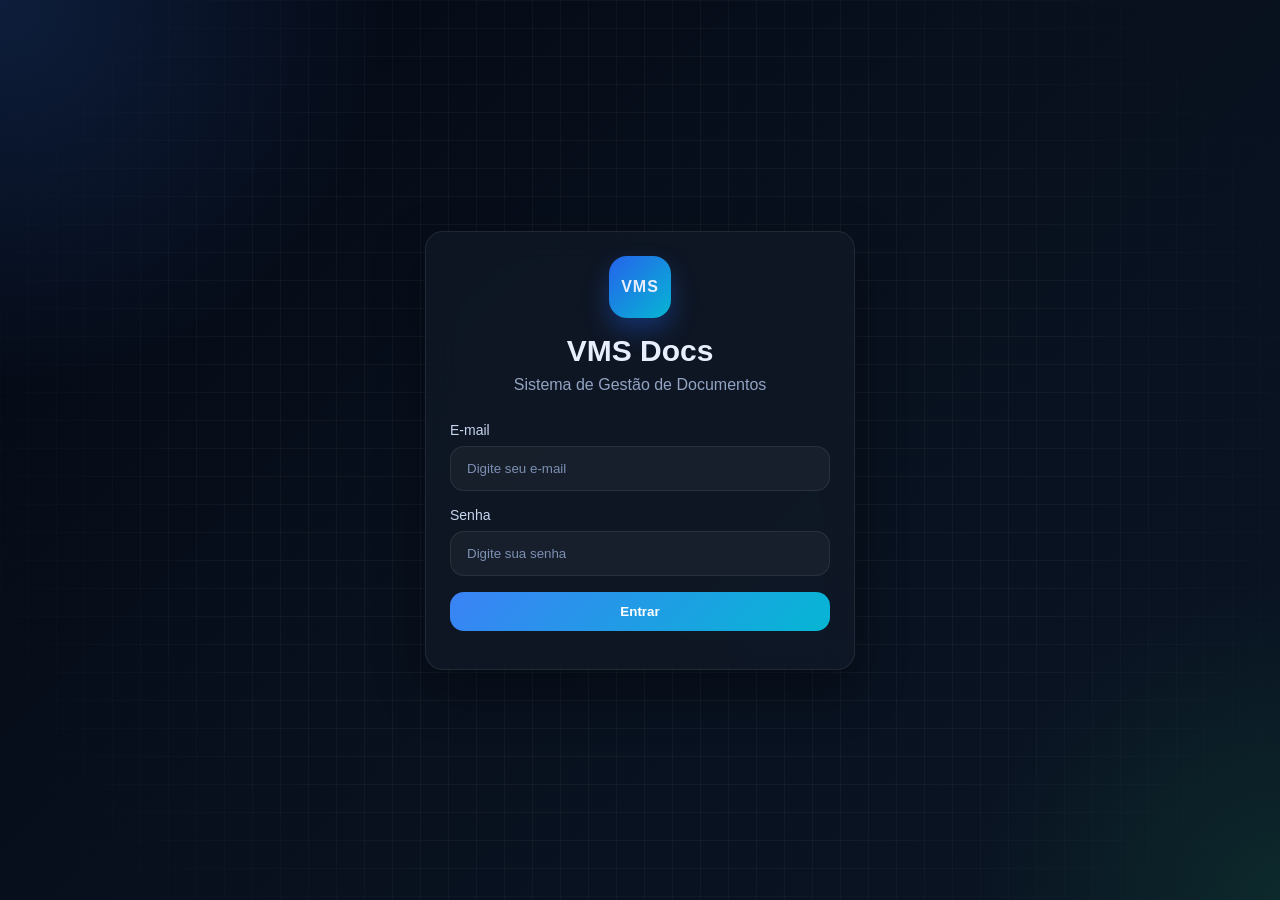
==== frontend/audit.html @ 97a28806 "first commit" ====
<!DOCTYPE html>
<html lang="pt-BR">
<head>
  <meta charset="UTF-8">
  <meta name="viewport" content="width=device-width,initial-scale=1.0">
  <title>VMS Docs - Auditoria</title>
  <link rel="stylesheet" href="css/style.css">
</head>
<body class="panel-body" onload="bootPage(); loadAudit();">
  <div class="bg-grid"></div>

  <div class="layout">
    <aside class="sidebar glass-card">
      <div class="sidebar-brand">
        <div class="brand-badge small">VMS</div>
        <div>
          <h2>VMS Docs</h2>
          <p>Gestão documental</p>
        </div>
      </div>

      <nav class="sidebar-nav">
        <a href="dashboard.html">Documentos</a>
        <a href="upload.html">Enviar Documento</a>
        <a href="categories.html">Categorias</a>
        <a href="folders.html">Todos Documentos</a>
        <a href="users.html">Usuários</a>
        <a href="inbox.html">Recebidos</a>
        <a href="send.html">Encaminhar</a>
        <a class="active" href="audit.html">Auditoria</a>
      </nav>

      <button class="btn-danger full" onclick="logout()">Sair</button>
    </aside>

    <main class="content">
      <header class="topbar glass-bar">
        <div>
          <h1>Auditoria</h1>
          <p>Histórico de movimentações do sistema</p>
        </div>
      </header>

      <section class="glass-card">
        <div class="table-wrapper">
          <table class="modern-table" id="auditTable">
            <thead>
              <tr>
                <th>Ação</th>
                <th>Usuário</th>
                <th>Documento</th>
                <th>Data</th>
              </tr>
            </thead>
            <tbody></tbody>
          </table>
        </div>
      </section>
    </main>
  </div>

  <script src="js/api.js"></script>
</body>
</html>
---- frontend/css/style.css ----
:root {
  --bg: #07111f;
  --card: rgba(17, 25, 40, 0.72);
  --card-border: rgba(255, 255, 255, 0.08);
  --text: #e8eefc;
  --muted: #93a4c3;
  --primary: #3b82f6;
  --primary-hover: #2563eb;
  --danger: #ef4444;
  --shadow: 0 20px 50px rgba(0, 0, 0, 0.35);
  --radius: 18px;
}

* { box-sizing: border-box; }

body {
  margin: 0;
  font-family: Inter, Arial, sans-serif;
  color: var(--text);
  background:
    radial-gradient(circle at top left, rgba(59,130,246,0.18), transparent 25%),
    radial-gradient(circle at bottom right, rgba(34,197,94,0.12), transparent 20%),
    linear-gradient(135deg, #030712, #08101d 45%, #0a1424);
  min-height: 100vh;
}

.bg-grid {
  position: fixed;
  inset: 0;
  background-image:
    linear-gradient(rgba(255,255,255,0.04) 1px, transparent 1px),
    linear-gradient(90deg, rgba(255,255,255,0.04) 1px, transparent 1px);
  background-size: 28px 28px;
  mask-image: radial-gradient(circle at center, black 50%, transparent 95%);
  pointer-events: none;
}

.auth-wrapper {
  min-height: 100vh;
  display: flex;
  align-items: center;
  justify-content: center;
  padding: 24px;
}

.glass-card,
.glass-bar {
  backdrop-filter: blur(16px);
  -webkit-backdrop-filter: blur(16px);
  background: var(--card);
  border: 1px solid var(--card-border);
  box-shadow: var(--shadow);
}

.auth-card {
  width: 100%;
  max-width: 430px;
  padding: 32px;
  border-radius: var(--radius);
}

.brand-block { text-align: center; margin-bottom: 28px; }

.brand-badge {
  width: 62px;
  height: 62px;
  margin: 0 auto 16px;
  border-radius: 18px;
  display: grid;
  place-items: center;
  font-weight: 700;
  letter-spacing: 1px;
  background: linear-gradient(135deg, #2563eb, #06b6d4);
  box-shadow: 0 12px 25px rgba(37, 99, 235, 0.35);
}

.brand-badge.small {
  width: 44px;
  height: 44px;
  margin: 0;
  font-size: 12px;
}

.brand-block h1 { margin: 0; font-size: 30px; }
.brand-block p { margin-top: 8px; color: var(--muted); }

.form-group { margin-bottom: 16px; }

label {
  display: block;
  margin-bottom: 8px;
  color: #c8d5ef;
  font-size: 14px;
}

input, select {
  width: 100%;
  padding: 14px 16px;
  border-radius: 14px;
  border: 1px solid rgba(255,255,255,0.08);
  background: rgba(255,255,255,0.04);
  color: var(--text);
  outline: none;
}

input::placeholder { color: #7d90b3; }

button {
  border: none;
  border-radius: 14px;
  padding: 12px 18px;
  font-weight: 600;
  cursor: pointer;
  transition: 0.2s ease;
}

button:hover { transform: translateY(-1px); }
.full { width: 100%; }

.btn-primary {
  background: linear-gradient(135deg, var(--primary), #06b6d4);
  color: white;
}

.btn-primary:hover {
  background: linear-gradient(135deg, var(--primary-hover), #0891b2);
}

.btn-secondary {
  background: rgba(255,255,255,0.08);
  color: var(--text);
}

.btn-danger {
  background: rgba(239,68,68,0.18);
  color: #fecaca;
}

.form-message {
  margin-top: 14px;
  color: var(--muted);
  font-size: 14px;
}

.layout {
  display: grid;
  grid-template-columns: 260px 1fr;
  gap: 20px;
  padding: 20px;
}

.sidebar {
  min-height: calc(100vh - 40px);
  border-radius: var(--radius);
  padding: 20px;
  display: flex;
  flex-direction: column;
  gap: 20px;
}

.sidebar-brand {
  display: flex;
  gap: 12px;
  align-items: center;
}

.sidebar-brand h2 {
  margin: 0;
  font-size: 20px;
}

.sidebar-brand p {
  margin: 4px 0 0;
  color: var(--muted);
  font-size: 13px;
}

.sidebar-nav {
  display: flex;
  flex-direction: column;
  gap: 8px;
}

.sidebar-nav a {
  color: #d7e3fb;
  text-decoration: none;
  padding: 12px 14px;
  border-radius: 12px;
  background: rgba(255,255,255,0.03);
}

.sidebar-nav a.active,
.sidebar-nav a:hover {
  background: rgba(59,130,246,0.16);
}

.content {
  display: flex;
  flex-direction: column;
  gap: 20px;
}

.topbar {
  border-radius: var(--radius);
  padding: 18px 24px;
}

.topbar h1 {
  margin: 0;
}

.topbar p {
  margin: 6px 0 0;
  color: var(--muted);
}

.glass-card {
  border-radius: var(--radius);
  padding: 24px;
}

.toolbar {
  display: flex;
  gap: 10px;
  margin-bottom: 20px;
}

.grid-2 {
  display: grid;
  grid-template-columns: 1fr 1fr;
  gap: 20px;
}

.table-wrapper {
  overflow-x: auto;
}

.modern-table {
  width: 100%;
  border-collapse: collapse;
}

.modern-table thead th {
  text-align: left;
  font-size: 13px;
  color: #b7c5e0;
  padding: 14px 12px;
  border-bottom: 1px solid rgba(255,255,255,0.08);
}

.modern-table tbody td {
  padding: 14px 12px;
  border-bottom: 1px solid rgba(255,255,255,0.06);
}

.modern-table tbody tr:hover {
  background: rgba(255,255,255,0.03);
}

.status-badge {
  display: inline-flex;
  align-items: center;
  padding: 6px 10px;
  border-radius: 999px;
  font-size: 12px;
  font-weight: 700;
}

.status-pending {
  background: rgba(245,158,11,0.16);
  color: #fcd34d;
}

.status-signed,
.status-read {
  background: rgba(34,197,94,0.16);
  color: #86efac;
}

.status-sent {
  background: rgba(59,130,246,0.16);
  color: #93c5fd;
}

.action-row {
  display: flex;
  gap: 8px;
  flex-wrap: wrap;
}

.small-btn {
  padding: 8px 12px;
  border-radius: 10px;
  font-size: 12px;
}

@media (max-width: 980px) {
  .layout {
    grid-template-columns: 1fr;
  }

  .sidebar {
    min-height: auto;
  }

  .grid-2 {
    grid-template-columns: 1fr;
  }

  .toolbar {
    flex-direction: column;
  }
}
.folders-grid {
  display: grid;
  grid-template-columns: repeat(auto-fill, minmax(220px, 1fr));
  gap: 18px;
  margin-top: 18px;
}

.folder-card {
  border-radius: 18px;
  padding: 20px;
  background: rgba(255,255,255,0.04);
  border: 1px solid rgba(255,255,255,0.06);
  cursor: pointer;
  transition: 0.2s ease;
}

.folder-card:hover {
  transform: translateY(-3px);
  background: rgba(59,130,246,0.10);
  border-color: rgba(59,130,246,0.25);
}

.folder-icon {
  font-size: 42px;
  margin-bottom: 12px;
}

.folder-card h4 {
  margin: 0 0 8px;
  font-size: 18px;
  color: var(--text);
}

.folder-card p {
  margin: 0;
  color: var(--muted);
  font-size: 14px;
}

.section-title {
  margin: 0;
}

.section-header-inline {
  display: flex;
  justify-content: space-between;
  align-items: center;
  margin-bottom: 18px;
}

.muted-text {
  color: var(--muted);
  margin: 6px 0 0;
}
.pdf-container {
  display: flex;
  flex-direction: column;
  gap: 24px;
}

.pdf-page-wrapper {
  position: relative;
  width: fit-content;
}

.pdf-page-canvas {
  border: 1px solid rgba(255,255,255,0.1);
  border-radius: 12px;
  display: block;
  max-width: 100%;
}

.signature-preview {
  position: absolute;
  width: 220px;
  min-height: 70px;
  background: rgba(230, 240, 255, 0.92);
  border: 2px solid #1e40af;
  border-radius: 10px;
  padding: 8px;
  color: #111827;
  font-size: 12px;
  pointer-events: none;
  box-shadow: 0 8px 20px rgba(0,0,0,0.15);
}

.signature-toolbar {
  display: flex;
  align-items: center;
  gap: 16px;
  margin-bottom: 18px;
}
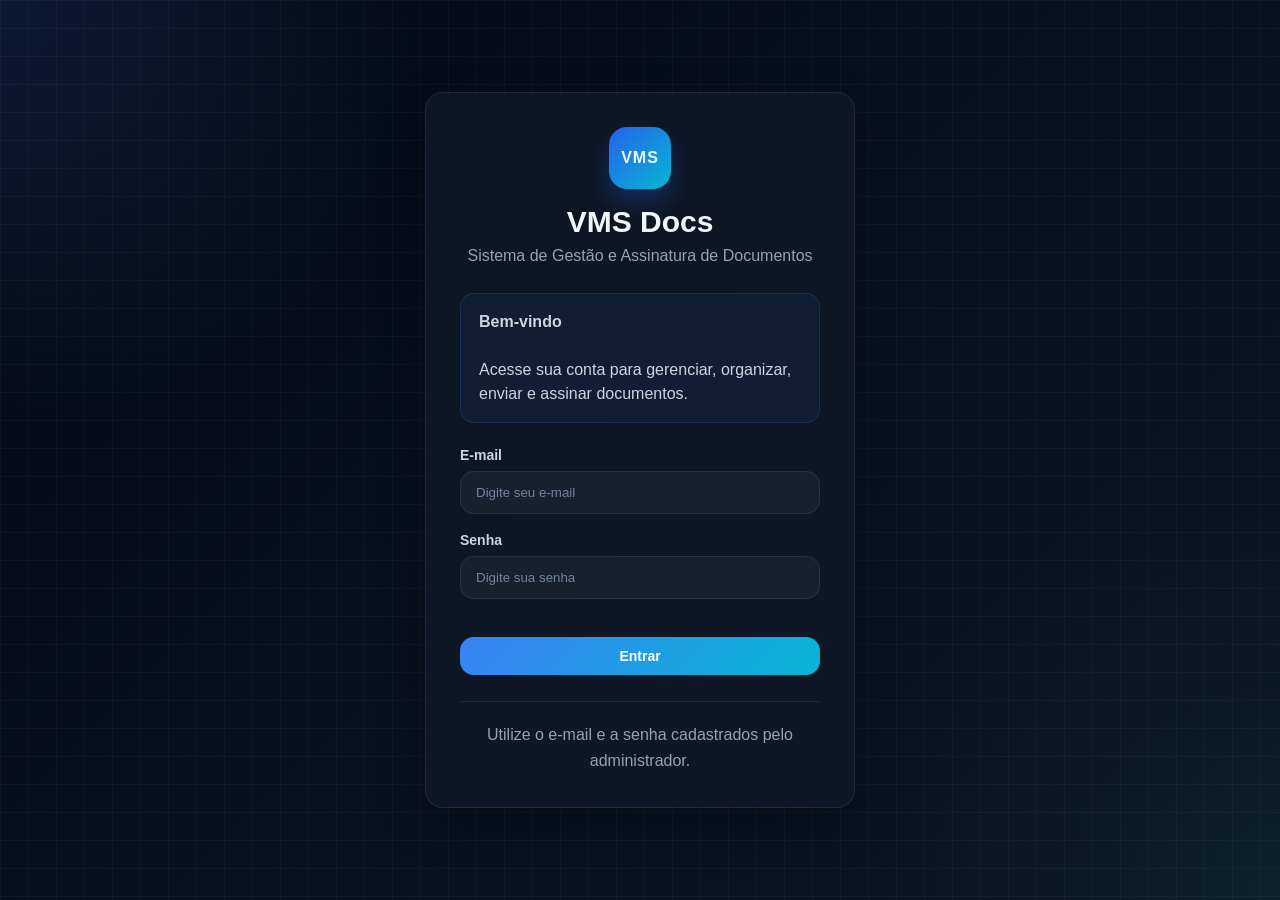
==== commit 9fb04080: "melhoriras de forma geral no sistema" ====
--- a/frontend/audit.html
+++ b/frontend/audit.html
@@ -1,64 +1,530 @@
 <!DOCTYPE html>
 <html lang="pt-BR">
+
 <head>
-  <meta charset="UTF-8">
-  <meta name="viewport" content="width=device-width,initial-scale=1.0">
-  <title>VMS Docs - Auditoria</title>
-  <link rel="stylesheet" href="css/style.css">
+
+    <meta charset="UTF-8">
+
+    <meta
+            name="viewport"
+            content="width=device-width, initial-scale=1.0"
+    >
+
+    <title>
+        Auditoria - VMS Docs
+    </title>
+
+    <link
+            rel="stylesheet"
+            href="css/style.css"
+    >
+
 </head>
-<body class="panel-body" onload="bootPage(); loadAudit();">
-  <div class="bg-grid"></div>
-
-  <div class="layout">
+
+
+<body onload="initAuditPage()">
+
+<div class="bg-grid"></div>
+
+
+<div class="layout">
+
+    <!-- =========================================
+         SIDEBAR
+    ========================================== -->
+
     <aside class="sidebar glass-card">
-      <div class="sidebar-brand">
-        <div class="brand-badge small">VMS</div>
-        <div>
-          <h2>VMS Docs</h2>
-          <p>Gestão documental</p>
+
+        <div class="sidebar-brand">
+
+            <div class="brand-badge small">
+                VMS
+            </div>
+
+            <div>
+
+                <h2>
+                    VMS Docs
+                </h2>
+
+                <p>
+                    Gestão de documentos
+                </p>
+
+            </div>
+
         </div>
-      </div>
-
-      <nav class="sidebar-nav">
-        <a href="dashboard.html">Documentos</a>
-        <a href="upload.html">Enviar Documento</a>
-        <a href="categories.html">Categorias</a>
-        <a href="folders.html">Todos Documentos</a>
-        <a href="users.html">Usuários</a>
-        <a href="inbox.html">Recebidos</a>
-        <a href="send.html">Encaminhar</a>
-        <a class="active" href="audit.html">Auditoria</a>
-      </nav>
-
-      <button class="btn-danger full" onclick="logout()">Sair</button>
+
+
+        <!-- INÍCIO -->
+
+        <div class="sidebar-section">
+
+            <p class="sidebar-title">
+                Início
+            </p>
+
+            <nav class="sidebar-nav">
+
+                <a href="dashboard.html">
+                    Dashboard
+                </a>
+
+            </nav>
+
+        </div>
+
+
+        <!-- DOCUMENTOS -->
+
+        <div class="sidebar-section">
+
+            <p class="sidebar-title">
+                Documentos
+            </p>
+
+            <nav class="sidebar-nav">
+
+                <a href="dashboard.html">
+                    Meus Documentos
+                </a>
+
+                <a href="upload.html">
+                    Novo Documento
+                </a>
+
+                <a href="inbox.html">
+                    Recebidos
+                </a>
+
+                <a href="send.html">
+                    Enviar para Usuário
+                </a>
+
+                <a href="folders.html">
+                    Pastas
+                </a>
+
+            </nav>
+
+        </div>
+
+
+        <!-- ADMINISTRAÇÃO -->
+
+        <div
+                class="sidebar-section"
+                data-admin-only
+        >
+
+            <p class="sidebar-title">
+                Administração
+            </p>
+
+            <nav class="sidebar-nav">
+
+                <a href="categories.html">
+                    Categorias
+                </a>
+
+                <a href="users.html">
+                    Usuários
+                </a>
+
+                <a
+                        href="audit.html"
+                        class="active"
+                >
+                    Auditoria
+                </a>
+
+            </nav>
+
+        </div>
+
+
+        <!-- CONTA -->
+
+        <div
+                class="sidebar-section"
+                style="margin-top: auto;"
+        >
+
+            <p class="sidebar-title">
+                Conta
+            </p>
+
+            <nav class="sidebar-nav">
+
+                <a
+                        href="#"
+                        onclick="logout(); return false;"
+                >
+                    Sair
+                </a>
+
+            </nav>
+
+        </div>
+
     </aside>
 
+
+    <!-- =========================================
+         CONTEÚDO
+    ========================================== -->
+
     <main class="content">
-      <header class="topbar glass-bar">
-        <div>
-          <h1>Auditoria</h1>
-          <p>Histórico de movimentações do sistema</p>
-        </div>
-      </header>
-
-      <section class="glass-card">
-        <div class="table-wrapper">
-          <table class="modern-table" id="auditTable">
-            <thead>
-              <tr>
-                <th>Ação</th>
-                <th>Usuário</th>
-                <th>Documento</th>
-                <th>Data</th>
-              </tr>
-            </thead>
-            <tbody></tbody>
-          </table>
-        </div>
-      </section>
+
+
+        <!-- CABEÇALHO -->
+
+        <section class="topbar glass-card">
+
+            <div>
+
+                <h1>
+                    Auditoria
+                </h1>
+
+                <p>
+                    Consulte o histórico de ações realizadas
+                    dentro do VMS Docs.
+                </p>
+
+            </div>
+
+        </section>
+
+
+        <!-- ORIENTAÇÃO -->
+
+        <section class="info-box">
+
+            <strong>
+                O que é a auditoria?
+            </strong>
+
+            <br><br>
+
+            A auditoria registra ações importantes realizadas
+            dentro do sistema.
+
+            <br><br>
+
+            Esses registros ajudam a identificar
+            quem realizou uma ação,
+            qual documento foi envolvido
+            e quando a operação aconteceu.
+
+        </section>
+
+
+        <!-- =========================================
+             EXPLICAÇÃO DOS REGISTROS
+        ========================================== -->
+
+        <section class="grid-3">
+
+
+            <div class="glass-card">
+
+                <div class="section-header">
+
+                    <div>
+
+                        <h2 class="section-title">
+                            Ação
+                        </h2>
+
+                        <p class="section-description">
+                            O que aconteceu.
+                        </p>
+
+                    </div>
+
+                </div>
+
+
+                <div class="info-box">
+
+                    Exemplos:
+
+                    <br><br>
+
+                    Documento enviado,
+                    documento visualizado,
+                    assinatura realizada
+                    ou documento devolvido.
+
+                </div>
+
+            </div>
+
+
+            <div class="glass-card">
+
+                <div class="section-header">
+
+                    <div>
+
+                        <h2 class="section-title">
+                            Usuário
+                        </h2>
+
+                        <p class="section-description">
+                            Quem realizou a ação.
+                        </p>
+
+                    </div>
+
+                </div>
+
+
+                <div class="info-box">
+
+                    O sistema registra o identificador
+                    do usuário responsável pela operação.
+
+                </div>
+
+            </div>
+
+
+            <div class="glass-card">
+
+                <div class="section-header">
+
+                    <div>
+
+                        <h2 class="section-title">
+                            Documento
+                        </h2>
+
+                        <p class="section-description">
+                            Qual arquivo foi afetado.
+                        </p>
+
+                    </div>
+
+                </div>
+
+
+                <div class="success-box">
+
+                    Quando a ação envolve um documento,
+                    o sistema registra seu identificador.
+
+                </div>
+
+            </div>
+
+
+        </section>
+
+
+        <!-- =========================================
+             REGISTROS
+        ========================================== -->
+
+        <section class="glass-card">
+
+            <div class="section-header">
+
+                <div>
+
+                    <h2 class="section-title">
+                        Histórico de Atividades
+                    </h2>
+
+                    <p class="section-description">
+                        Registros de ações realizadas
+                        no sistema.
+                    </p>
+
+                </div>
+
+            </div>
+
+
+            <div
+                    class="table-wrapper"
+                    id="auditTableWrapper"
+            >
+
+                <table
+                        class="modern-table"
+                        id="auditTable"
+                >
+
+                    <thead>
+
+                    <tr>
+
+                        <th>
+                            Ação
+                        </th>
+
+                        <th>
+                            Usuário
+                        </th>
+
+                        <th>
+                            Documento
+                        </th>
+
+                        <th>
+                            Data e hora
+                        </th>
+
+                    </tr>
+
+                    </thead>
+
+
+                    <tbody>
+
+                    <!-- preenchido pelo api.js -->
+
+                    </tbody>
+
+                </table>
+
+            </div>
+
+
+            <!-- ESTADO VAZIO -->
+
+            <div
+                    id="auditEmptyState"
+                    class="empty-state"
+                    style="
+                        display: none;
+                        margin-top: 20px;
+                    "
+            >
+
+                <div class="empty-state-icon">
+                    🕘
+                </div>
+
+                <h3>
+                    Nenhum registro de auditoria
+                </h3>
+
+                <p>
+                    Quando ações forem realizadas no sistema,
+                    elas aparecerão nesta área.
+                </p>
+
+            </div>
+
+        </section>
+
+
+        <!-- =========================================
+             TIPOS DE EVENTOS
+        ========================================== -->
+
+        <section class="glass-card">
+
+            <div class="section-header">
+
+                <div>
+
+                    <h2 class="section-title">
+                        Exemplos de eventos registrados
+                    </h2>
+
+                    <p class="section-description">
+                        Algumas ações que podem aparecer
+                        no histórico.
+                    </p>
+
+                </div>
+
+            </div>
+
+
+            <div class="grid-3">
+
+
+                <div class="info-box">
+
+                    <strong>
+                        Documento enviado
+                    </strong>
+
+                    <br><br>
+
+                    Um usuário encaminhou
+                    um documento para outra pessoa.
+
+                </div>
+
+
+                <div class="info-box">
+
+                    <strong>
+                        Documento visualizado
+                    </strong>
+
+                    <br><br>
+
+                    O destinatário abriu
+                    um documento recebido.
+
+                </div>
+
+
+                <div class="success-box">
+
+                    <strong>
+                        Documento assinado
+                    </strong>
+
+                    <br><br>
+
+                    Uma assinatura foi aplicada
+                    ao documento.
+
+                </div>
+
+
+            </div>
+
+        </section>
+
+
+        <!-- =========================================
+             OBSERVAÇÃO
+        ========================================== -->
+
+        <section class="warning-box">
+
+            <strong>
+                Importante
+            </strong>
+
+            <br><br>
+
+            Os registros de auditoria servem para
+            rastrear as principais operações do sistema.
+
+            Evite alterar ou excluir esses registros
+            sem necessidade administrativa.
+
+        </section>
+
+
     </main>
-  </div>
-
-  <script src="js/api.js"></script>
+
+</div>
+
+
+<script src="js/api.js"></script>
+
+
 </body>
+
 </html>
--- a/frontend/css/style.css
+++ b/frontend/css/style.css
@@ -1,405 +1,1852 @@
 :root {
-  --bg: #07111f;
-  --card: rgba(17, 25, 40, 0.72);
-  --card-border: rgba(255, 255, 255, 0.08);
-  --text: #e8eefc;
-  --muted: #93a4c3;
-  --primary: #3b82f6;
-  --primary-hover: #2563eb;
-  --danger: #ef4444;
-  --shadow: 0 20px 50px rgba(0, 0, 0, 0.35);
-  --radius: 18px;
-}
-
-* { box-sizing: border-box; }
+    --bg-main: #07111f;
+    --bg-secondary: #0c1727;
+
+    --card-bg: rgba(17, 25, 40, 0.78);
+    --card-bg-soft: rgba(255, 255, 255, 0.035);
+
+    --border: rgba(255, 255, 255, 0.08);
+    --border-strong: rgba(255, 255, 255, 0.14);
+
+    --text-primary: #f1f5f9;
+    --text-secondary: #cbd5e1;
+    --text-muted: #94a3b8;
+
+    --primary: #3b82f6;
+    --primary-hover: #2563eb;
+    --primary-soft: rgba(59, 130, 246, 0.14);
+
+    --success: #22c55e;
+    --success-soft: rgba(34, 197, 94, 0.14);
+
+    --warning: #f59e0b;
+    --warning-soft: rgba(245, 158, 11, 0.14);
+
+    --danger: #ef4444;
+    --danger-soft: rgba(239, 68, 68, 0.14);
+
+    --purple: #a855f7;
+    --purple-soft: rgba(168, 85, 247, 0.15);
+
+    --radius-sm: 10px;
+    --radius-md: 14px;
+    --radius-lg: 18px;
+
+    --shadow:
+        0 18px 45px rgba(0, 0, 0, 0.28);
+}
+
+
+/* =====================================================
+   TEMA CLARO
+===================================================== */
+
+html[data-theme="light"] {
+    --bg-main: #f4f7fb;
+    --bg-secondary: #ffffff;
+
+    --card-bg: rgba(255, 255, 255, 0.94);
+    --card-bg-soft: rgba(15, 23, 42, 0.035);
+
+    --border: rgba(15, 23, 42, 0.12);
+    --border-strong: rgba(15, 23, 42, 0.20);
+
+    --text-primary: #172033;
+    --text-secondary: #334155;
+    --text-muted: #64748b;
+
+    --primary: #2563eb;
+    --primary-hover: #1d4ed8;
+    --primary-soft: rgba(37, 99, 235, 0.10);
+
+    --success: #16a34a;
+    --success-soft: rgba(22, 163, 74, 0.10);
+
+    --warning: #d97706;
+    --warning-soft: rgba(217, 119, 6, 0.10);
+
+    --danger: #dc2626;
+    --danger-soft: rgba(220, 38, 38, 0.10);
+
+    --purple: #9333ea;
+    --purple-soft: rgba(147, 51, 234, 0.10);
+
+    --shadow:
+        0 18px 45px rgba(15, 23, 42, 0.10);
+}
+
+
+/* =====================================================
+   RESET
+===================================================== */
+
+* {
+    box-sizing: border-box;
+}
+
+html {
+    scroll-behavior: smooth;
+}
 
 body {
-  margin: 0;
-  font-family: Inter, Arial, sans-serif;
-  color: var(--text);
-  background:
-    radial-gradient(circle at top left, rgba(59,130,246,0.18), transparent 25%),
-    radial-gradient(circle at bottom right, rgba(34,197,94,0.12), transparent 20%),
-    linear-gradient(135deg, #030712, #08101d 45%, #0a1424);
-  min-height: 100vh;
-}
+    margin: 0;
+
+    min-height: 100vh;
+
+    font-family:
+        Inter,
+        Arial,
+        Helvetica,
+        sans-serif;
+
+    color:
+        var(--text-primary);
+
+    background:
+        radial-gradient(
+            circle at top left,
+            rgba(59, 130, 246, 0.15),
+            transparent 28%
+        ),
+        radial-gradient(
+            circle at bottom right,
+            rgba(34, 197, 94, 0.08),
+            transparent 25%
+        ),
+        linear-gradient(
+            135deg,
+            #030712,
+            #08101d 45%,
+            #0a1424
+        );
+}
+
+html[data-theme="light"] body {
+    background:
+        radial-gradient(
+            circle at top left,
+            rgba(37, 99, 235, 0.08),
+            transparent 28%
+        ),
+        radial-gradient(
+            circle at bottom right,
+            rgba(14, 165, 233, 0.06),
+            transparent 25%
+        ),
+        linear-gradient(
+            135deg,
+            #f8fafc,
+            #f1f5f9 45%,
+            #eaf0f8
+        );
+}
+
+a {
+    color: inherit;
+}
+
+button,
+input,
+select,
+textarea {
+    font-family: inherit;
+}
+
+
+/* =====================================================
+   FUNDO
+===================================================== */
 
 .bg-grid {
-  position: fixed;
-  inset: 0;
-  background-image:
-    linear-gradient(rgba(255,255,255,0.04) 1px, transparent 1px),
-    linear-gradient(90deg, rgba(255,255,255,0.04) 1px, transparent 1px);
-  background-size: 28px 28px;
-  mask-image: radial-gradient(circle at center, black 50%, transparent 95%);
-  pointer-events: none;
-}
-
-.auth-wrapper {
-  min-height: 100vh;
-  display: flex;
-  align-items: center;
-  justify-content: center;
-  padding: 24px;
-}
+    position: fixed;
+
+    inset: 0;
+
+    pointer-events: none;
+
+    background-image:
+        linear-gradient(
+            rgba(255, 255, 255, 0.035) 1px,
+            transparent 1px
+        ),
+        linear-gradient(
+            90deg,
+            rgba(255, 255, 255, 0.035) 1px,
+            transparent 1px
+        );
+
+    background-size:
+        28px 28px;
+}
+
+html[data-theme="light"] .bg-grid {
+    background-image:
+        linear-gradient(
+            rgba(15, 23, 42, 0.045) 1px,
+            transparent 1px
+        ),
+        linear-gradient(
+            90deg,
+            rgba(15, 23, 42, 0.045) 1px,
+            transparent 1px
+        );
+}
+
+
+/* =====================================================
+   CARDS
+===================================================== */
 
 .glass-card,
 .glass-bar {
-  backdrop-filter: blur(16px);
-  -webkit-backdrop-filter: blur(16px);
-  background: var(--card);
-  border: 1px solid var(--card-border);
-  box-shadow: var(--shadow);
+    background:
+        var(--card-bg);
+
+    border:
+        1px solid
+        var(--border);
+
+    box-shadow:
+        var(--shadow);
+
+    backdrop-filter:
+        blur(16px);
+
+    -webkit-backdrop-filter:
+        blur(16px);
+}
+
+.glass-card {
+    border-radius:
+        var(--radius-lg);
+
+    padding:
+        24px;
+}
+
+.glass-bar {
+    border-radius:
+        var(--radius-lg);
+}
+
+
+/* =====================================================
+   LOGIN
+===================================================== */
+
+.auth-wrapper {
+    min-height:
+        100vh;
+
+    display:
+        flex;
+
+    align-items:
+        center;
+
+    justify-content:
+        center;
+
+    padding:
+        24px;
 }
 
 .auth-card {
-  width: 100%;
-  max-width: 430px;
-  padding: 32px;
-  border-radius: var(--radius);
-}
-
-.brand-block { text-align: center; margin-bottom: 28px; }
+    width:
+        100%;
+
+    max-width:
+        430px;
+
+    padding:
+        34px;
+}
+
+.brand-block {
+    text-align:
+        center;
+
+    margin-bottom:
+        28px;
+}
 
 .brand-badge {
-  width: 62px;
-  height: 62px;
-  margin: 0 auto 16px;
-  border-radius: 18px;
-  display: grid;
-  place-items: center;
-  font-weight: 700;
-  letter-spacing: 1px;
-  background: linear-gradient(135deg, #2563eb, #06b6d4);
-  box-shadow: 0 12px 25px rgba(37, 99, 235, 0.35);
+    width:
+        62px;
+
+    height:
+        62px;
+
+    margin:
+        0 auto 16px;
+
+    border-radius:
+        18px;
+
+    display:
+        grid;
+
+    place-items:
+        center;
+
+    font-weight:
+        800;
+
+    letter-spacing:
+        1px;
+
+    background:
+        linear-gradient(
+            135deg,
+            #2563eb,
+            #06b6d4
+        );
+
+    box-shadow:
+        0 12px 25px
+        rgba(37, 99, 235, 0.3);
 }
 
 .brand-badge.small {
-  width: 44px;
-  height: 44px;
-  margin: 0;
-  font-size: 12px;
-}
-
-.brand-block h1 { margin: 0; font-size: 30px; }
-.brand-block p { margin-top: 8px; color: var(--muted); }
-
-.form-group { margin-bottom: 16px; }
+    width:
+        44px;
+
+    height:
+        44px;
+
+    margin:
+        0;
+
+    font-size:
+        12px;
+}
+
+.brand-block h1 {
+    margin:
+        0;
+
+    font-size:
+        30px;
+}
+
+.brand-block p {
+    margin:
+        8px 0 0;
+
+    color:
+        var(--text-muted);
+}
+
+
+/* =====================================================
+   FORMULÁRIOS
+===================================================== */
+
+.form-group {
+    margin-bottom:
+        18px;
+}
 
 label {
-  display: block;
-  margin-bottom: 8px;
-  color: #c8d5ef;
-  font-size: 14px;
-}
-
-input, select {
-  width: 100%;
-  padding: 14px 16px;
-  border-radius: 14px;
-  border: 1px solid rgba(255,255,255,0.08);
-  background: rgba(255,255,255,0.04);
-  color: var(--text);
-  outline: none;
-}
-
-input::placeholder { color: #7d90b3; }
+    display:
+        block;
+
+    margin-bottom:
+        8px;
+
+    font-size:
+        14px;
+
+    font-weight:
+        600;
+
+    color:
+        var(--text-secondary);
+}
+
+input,
+select,
+textarea {
+    width:
+        100%;
+
+    padding:
+        13px 15px;
+
+    color:
+        var(--text-primary);
+
+    background:
+        rgba(255, 255, 255, 0.045);
+
+    border:
+        1px solid
+        var(--border);
+
+    border-radius:
+        var(--radius-md);
+
+    outline:
+        none;
+}
+
+input:focus,
+select:focus,
+textarea:focus {
+    border-color:
+        rgba(59, 130, 246, 0.7);
+
+    box-shadow:
+        0 0 0 3px
+        rgba(59, 130, 246, 0.1);
+}
+
+input::placeholder,
+textarea::placeholder {
+    color:
+        #73839f;
+}
+
+textarea {
+    resize:
+        vertical;
+
+    min-height:
+        110px;
+}
+
+select option {
+    background:
+        #111827;
+
+    color:
+        white;
+}
+
+html[data-theme="light"] input,
+html[data-theme="light"] select,
+html[data-theme="light"] textarea {
+    color:
+        #172033;
+
+    background:
+        rgba(255, 255, 255, 0.88);
+
+    border-color:
+        rgba(15, 23, 42, 0.14);
+}
+
+html[data-theme="light"] input::placeholder,
+html[data-theme="light"] textarea::placeholder {
+    color:
+        #94a3b8;
+}
+
+html[data-theme="light"] select option {
+    color:
+        #172033;
+
+    background:
+        white;
+}
+
+.form-message {
+    margin-top:
+        14px;
+
+    min-height:
+        20px;
+
+    color:
+        var(--text-muted);
+
+    font-size:
+        14px;
+}
+
+
+/* =====================================================
+   BOTÕES
+===================================================== */
 
 button {
-  border: none;
-  border-radius: 14px;
-  padding: 12px 18px;
-  font-weight: 600;
-  cursor: pointer;
-  transition: 0.2s ease;
-}
-
-button:hover { transform: translateY(-1px); }
-.full { width: 100%; }
+    border:
+        none;
+
+    border-radius:
+        var(--radius-md);
+
+    padding:
+        11px 17px;
+
+    font-size:
+        14px;
+
+    font-weight:
+        700;
+
+    cursor:
+        pointer;
+
+    transition:
+        0.15s;
+}
+
+button:hover {
+    transform:
+        translateY(-1px);
+}
+
+button:disabled {
+    cursor:
+        not-allowed;
+
+    opacity:
+        0.55;
+
+    transform:
+        none;
+}
+
+.full {
+    width:
+        100%;
+}
 
 .btn-primary {
-  background: linear-gradient(135deg, var(--primary), #06b6d4);
-  color: white;
+    color:
+        white;
+
+    background:
+        linear-gradient(
+            135deg,
+            var(--primary),
+            #06b6d4
+        );
 }
 
 .btn-primary:hover {
-  background: linear-gradient(135deg, var(--primary-hover), #0891b2);
+    background:
+        linear-gradient(
+            135deg,
+            var(--primary-hover),
+            #0891b2
+        );
 }
 
 .btn-secondary {
-  background: rgba(255,255,255,0.08);
-  color: var(--text);
+    color:
+        var(--text-primary);
+
+    background:
+        rgba(255, 255, 255, 0.075);
+
+    border:
+        1px solid
+        var(--border);
+}
+
+html[data-theme="light"] .btn-secondary {
+    color:
+        #334155;
+
+    background:
+        rgba(15, 23, 42, 0.05);
+
+    border:
+        1px solid
+        rgba(15, 23, 42, 0.12);
 }
 
 .btn-danger {
-  background: rgba(239,68,68,0.18);
-  color: #fecaca;
-}
-
-.form-message {
-  margin-top: 14px;
-  color: var(--muted);
-  font-size: 14px;
-}
+    color:
+        #fecaca;
+
+    background:
+        var(--danger-soft);
+}
+
+.small-btn {
+    padding:
+        8px 12px;
+
+    font-size:
+        12px;
+
+    border-radius:
+        var(--radius-sm);
+}
+
+
+/* =====================================================
+   LAYOUT
+===================================================== */
 
 .layout {
-  display: grid;
-  grid-template-columns: 260px 1fr;
-  gap: 20px;
-  padding: 20px;
-}
+    display:
+        grid;
+
+    grid-template-columns:
+        270px 1fr;
+
+    gap:
+        20px;
+
+    padding:
+        20px;
+
+    min-height:
+        100vh;
+}
+
+
+/* =====================================================
+   SIDEBAR
+===================================================== */
 
 .sidebar {
-  min-height: calc(100vh - 40px);
-  border-radius: var(--radius);
-  padding: 20px;
-  display: flex;
-  flex-direction: column;
-  gap: 20px;
+    min-height:
+        calc(100vh - 40px);
+
+    padding:
+        20px;
+
+    display:
+        flex;
+
+    flex-direction:
+        column;
+
+    gap:
+        22px;
+
+    position:
+        sticky;
+
+    top:
+        20px;
+
+    align-self:
+        start;
 }
 
 .sidebar-brand {
-  display: flex;
-  gap: 12px;
-  align-items: center;
+    display:
+        flex;
+
+    gap:
+        12px;
+
+    align-items:
+        center;
+
+    padding-bottom:
+        18px;
+
+    border-bottom:
+        1px solid
+        var(--border);
 }
 
 .sidebar-brand h2 {
-  margin: 0;
-  font-size: 20px;
+    margin:
+        0;
+
+    font-size:
+        20px;
 }
 
 .sidebar-brand p {
-  margin: 4px 0 0;
-  color: var(--muted);
-  font-size: 13px;
+    margin:
+        4px 0 0;
+
+    color:
+        var(--text-muted);
+
+    font-size:
+        12px;
+}
+
+.sidebar-section {
+    margin-top:
+        4px;
+}
+
+.sidebar-title {
+    margin:
+        0 0 8px;
+
+    padding:
+        0 10px;
+
+    color:
+        #64748b;
+
+    font-size:
+        11px;
+
+    font-weight:
+        800;
+
+    letter-spacing:
+        0.08em;
+
+    text-transform:
+        uppercase;
 }
 
 .sidebar-nav {
-  display: flex;
-  flex-direction: column;
-  gap: 8px;
+    display:
+        flex;
+
+    flex-direction:
+        column;
+
+    gap:
+        6px;
 }
 
 .sidebar-nav a {
-  color: #d7e3fb;
-  text-decoration: none;
-  padding: 12px 14px;
-  border-radius: 12px;
-  background: rgba(255,255,255,0.03);
-}
-
-.sidebar-nav a.active,
+    display:
+        flex;
+
+    align-items:
+        center;
+
+    min-height:
+        44px;
+
+    padding:
+        11px 13px;
+
+    color:
+        #d7e3fb;
+
+    text-decoration:
+        none;
+
+    border:
+        1px solid
+        transparent;
+
+    border-radius:
+        12px;
+}
+
 .sidebar-nav a:hover {
-  background: rgba(59,130,246,0.16);
-}
+    background:
+        rgba(59, 130, 246, 0.09);
+}
+
+.sidebar-nav a.active {
+    background:
+        var(--primary-soft);
+
+    border-color:
+        rgba(59, 130, 246, 0.25);
+
+    color:
+        white;
+}
+
+html[data-theme="light"] .sidebar-nav a {
+    color:
+        #334155;
+}
+
+html[data-theme="light"] .sidebar-nav a:hover {
+    color:
+        #172033;
+
+    background:
+        rgba(37, 99, 235, 0.07);
+}
+
+html[data-theme="light"] .sidebar-nav a.active {
+    color:
+        #1e3a8a;
+
+    background:
+        rgba(37, 99, 235, 0.12);
+}
+
+
+/* =====================================================
+   ADMIN
+===================================================== */
+
+[data-admin-only] {
+    display:
+        none !important;
+}
+
+[data-admin-only].admin-visible {
+    display:
+        block !important;
+}
+
+
+/* =====================================================
+   CONTEÚDO
+===================================================== */
 
 .content {
-  display: flex;
-  flex-direction: column;
-  gap: 20px;
-}
+    display:
+        flex;
+
+    flex-direction:
+        column;
+
+    gap:
+        20px;
+
+    min-width:
+        0;
+}
+
+
+/* =====================================================
+   TOPO
+===================================================== */
 
 .topbar {
-  border-radius: var(--radius);
-  padding: 18px 24px;
+    padding:
+        22px 26px;
+
+    display:
+        flex;
+
+    align-items:
+        center;
+
+    justify-content:
+        space-between;
+
+    gap:
+        20px;
 }
 
 .topbar h1 {
-  margin: 0;
+    margin:
+        0;
+
+    font-size:
+        26px;
 }
 
 .topbar p {
-  margin: 6px 0 0;
-  color: var(--muted);
-}
-
-.glass-card {
-  border-radius: var(--radius);
-  padding: 24px;
-}
+    margin:
+        7px 0 0;
+
+    max-width:
+        760px;
+
+    color:
+        var(--text-muted);
+
+    line-height:
+        1.5;
+}
+
+.section-header {
+    display:
+        flex;
+
+    justify-content:
+        space-between;
+
+    align-items:
+        center;
+
+    gap:
+        16px;
+
+    margin-bottom:
+        20px;
+}
+
+.section-title {
+    margin:
+        0;
+
+    font-size:
+        18px;
+}
+
+.section-description {
+    margin:
+        5px 0 0;
+
+    color:
+        var(--text-muted);
+
+    font-size:
+        14px;
+}
+
+
+/* =====================================================
+   DASHBOARD
+===================================================== */
+
+.stats-grid {
+    display:
+        grid;
+
+    grid-template-columns:
+        repeat(4, minmax(0, 1fr));
+
+    gap:
+        16px;
+}
+
+.stat-card {
+    min-height:
+        135px;
+
+    padding:
+        22px;
+
+    border:
+        1px solid
+        var(--border);
+
+    border-radius:
+        var(--radius-lg);
+
+    background:
+        var(--card-bg);
+
+    box-shadow:
+        var(--shadow);
+}
+
+.stat-label {
+    display:
+        block;
+
+    margin-bottom:
+        12px;
+
+    color:
+        var(--text-muted);
+
+    font-size:
+        13px;
+
+    font-weight:
+        700;
+}
+
+.stat-value {
+    display:
+        block;
+
+    margin-bottom:
+        5px;
+
+    font-size:
+        32px;
+
+    font-weight:
+        800;
+}
+
+.stat-help {
+    color:
+        var(--text-muted);
+
+    font-size:
+        12px;
+}
+
+.quick-actions {
+    display:
+        grid;
+
+    grid-template-columns:
+        repeat(3, minmax(0, 1fr));
+
+    gap:
+        14px;
+}
+
+.quick-action {
+    display:
+        flex;
+
+    align-items:
+        center;
+
+    gap:
+        14px;
+
+    padding:
+        18px;
+
+    color:
+        var(--text-primary);
+
+    text-decoration:
+        none;
+
+    border:
+        1px solid
+        var(--border);
+
+    border-radius:
+        var(--radius-md);
+
+    background:
+        var(--card-bg-soft);
+}
+
+.quick-action-icon {
+    width:
+        42px;
+
+    height:
+        42px;
+
+    display:
+        grid;
+
+    place-items:
+        center;
+
+    border-radius:
+        12px;
+
+    background:
+        var(--primary-soft);
+}
+
+
+/* =====================================================
+   TOOLBAR
+===================================================== */
 
 .toolbar {
-  display: flex;
-  gap: 10px;
-  margin-bottom: 20px;
-}
+    display:
+        flex;
+
+    align-items:
+        center;
+
+    gap:
+        10px;
+
+    flex-wrap:
+        wrap;
+
+    margin-bottom:
+        20px;
+}
+
+.toolbar input {
+    flex:
+        1;
+
+    min-width:
+        220px;
+}
+
+
+/* =====================================================
+   GRIDS
+===================================================== */
 
 .grid-2 {
-  display: grid;
-  grid-template-columns: 1fr 1fr;
-  gap: 20px;
-}
+    display:
+        grid;
+
+    grid-template-columns:
+        1fr 1fr;
+
+    gap:
+        20px;
+}
+
+.grid-3 {
+    display:
+        grid;
+
+    grid-template-columns:
+        repeat(3, 1fr);
+
+    gap:
+        20px;
+}
+
+
+/* =====================================================
+   TABELAS
+===================================================== */
 
 .table-wrapper {
-  overflow-x: auto;
+    width:
+        100%;
+
+    overflow-x:
+        auto;
+
+    border:
+        1px solid
+        var(--border);
+
+    border-radius:
+        var(--radius-md);
 }
 
 .modern-table {
-  width: 100%;
-  border-collapse: collapse;
+    width:
+        100%;
+
+    min-width:
+        700px;
+
+    border-collapse:
+        collapse;
+}
+
+.modern-table thead {
+    background:
+        rgba(255, 255, 255, 0.035);
+}
+
+html[data-theme="light"] .modern-table thead {
+    background:
+        #edf2f8;
 }
 
 .modern-table thead th {
-  text-align: left;
-  font-size: 13px;
-  color: #b7c5e0;
-  padding: 14px 12px;
-  border-bottom: 1px solid rgba(255,255,255,0.08);
+    padding:
+        13px 14px;
+
+    text-align:
+        left;
+
+    color:
+        #aebdd7;
+
+    font-size:
+        12px;
+
+    font-weight:
+        800;
+
+    text-transform:
+        uppercase;
+
+    border-bottom:
+        1px solid
+        var(--border);
+}
+
+html[data-theme="light"] .modern-table thead th {
+    color:
+        #475569;
 }
 
 .modern-table tbody td {
-  padding: 14px 12px;
-  border-bottom: 1px solid rgba(255,255,255,0.06);
-}
-
-.modern-table tbody tr:hover {
-  background: rgba(255,255,255,0.03);
-}
+    padding:
+        14px;
+
+    color:
+        var(--text-secondary);
+
+    border-bottom:
+        1px solid
+        rgba(255, 255, 255, 0.055);
+}
+
+html[data-theme="light"] .modern-table tbody td {
+    color:
+        #334155;
+
+    border-bottom:
+        1px solid
+        rgba(15, 23, 42, 0.08);
+}
+
+.table-title {
+    color:
+        var(--text-primary);
+
+    font-weight:
+        700;
+}
+
+
+/* =====================================================
+   STATUS
+===================================================== */
 
 .status-badge {
-  display: inline-flex;
-  align-items: center;
-  padding: 6px 10px;
-  border-radius: 999px;
-  font-size: 12px;
-  font-weight: 700;
+    display:
+        inline-flex;
+
+    align-items:
+        center;
+
+    justify-content:
+        center;
+
+    padding:
+        6px 10px;
+
+    border-radius:
+        999px;
+
+    font-size:
+        11px;
+
+    font-weight:
+        800;
 }
 
 .status-pending {
-  background: rgba(245,158,11,0.16);
-  color: #fcd34d;
+    color:
+        #fde68a;
+
+    background:
+        var(--warning-soft);
 }
 
 .status-signed,
 .status-read {
-  background: rgba(34,197,94,0.16);
-  color: #86efac;
+    color:
+        #86efac;
+
+    background:
+        var(--success-soft);
 }
 
 .status-sent {
-  background: rgba(59,130,246,0.16);
-  color: #93c5fd;
-}
+    color:
+        #93c5fd;
+
+    background:
+        var(--primary-soft);
+}
+
+.status-returned {
+    color:
+        #d8b4fe;
+
+    background:
+        var(--purple-soft);
+}
+
+
+/* =====================================================
+   AÇÕES
+===================================================== */
 
 .action-row {
-  display: flex;
-  gap: 8px;
-  flex-wrap: wrap;
-}
-
-.small-btn {
-  padding: 8px 12px;
-  border-radius: 10px;
-  font-size: 12px;
-}
-
-@media (max-width: 980px) {
-  .layout {
-    grid-template-columns: 1fr;
-  }
-
-  .sidebar {
-    min-height: auto;
-  }
-
-  .grid-2 {
-    grid-template-columns: 1fr;
-  }
-
-  .toolbar {
-    flex-direction: column;
-  }
-}
+    display:
+        flex;
+
+    align-items:
+        center;
+
+    gap:
+        8px;
+
+    flex-wrap:
+        wrap;
+}
+
+
+/* =====================================================
+   CAIXAS
+===================================================== */
+
+.info-box {
+    padding:
+        16px 18px;
+
+    color:
+        var(--text-secondary);
+
+    line-height:
+        1.5;
+
+    border:
+        1px solid
+        rgba(59, 130, 246, 0.18);
+
+    border-radius:
+        var(--radius-md);
+
+    background:
+        rgba(59, 130, 246, 0.07);
+}
+
+.warning-box {
+    padding:
+        16px 18px;
+
+    color:
+        #fde68a;
+
+    border-radius:
+        var(--radius-md);
+
+    background:
+        var(--warning-soft);
+}
+
+.success-box {
+    padding:
+        16px 18px;
+
+    color:
+        #bbf7d0;
+
+    border-radius:
+        var(--radius-md);
+
+    background:
+        var(--success-soft);
+}
+
+
+/* =====================================================
+   EMPTY
+===================================================== */
+
+.empty-state {
+    padding:
+        42px 20px;
+
+    text-align:
+        center;
+
+    color:
+        var(--text-muted);
+
+    border:
+        1px dashed
+        var(--border-strong);
+
+    border-radius:
+        var(--radius-md);
+}
+
+.empty-state-icon {
+    margin-bottom:
+        12px;
+
+    font-size:
+        36px;
+}
+
+.empty-state h3 {
+    margin:
+        0 0 7px;
+
+    color:
+        var(--text-primary);
+}
+
+.empty-state p {
+    max-width:
+        480px;
+
+    margin:
+        0 auto;
+}
+
+
+/* =====================================================
+   PASSOS
+===================================================== */
+
+.steps {
+    display:
+        grid;
+
+    grid-template-columns:
+        repeat(4, 1fr);
+
+    gap:
+        12px;
+
+    margin-bottom:
+        20px;
+}
+
+.step {
+    display:
+        flex;
+
+    gap:
+        12px;
+
+    align-items:
+        center;
+
+    padding:
+        14px;
+
+    border:
+        1px solid
+        var(--border);
+
+    border-radius:
+        var(--radius-md);
+
+    background:
+        var(--card-bg-soft);
+}
+
+.step-number {
+    width:
+        32px;
+
+    height:
+        32px;
+
+    display:
+        grid;
+
+    place-items:
+        center;
+
+    border-radius:
+        50%;
+
+    color:
+        white;
+
+    font-weight:
+        800;
+
+    background:
+        var(--primary);
+}
+
+
+/* =====================================================
+   PDF
+===================================================== */
+
+.viewer-card {
+    min-height:
+        520px;
+}
+
+.viewer-toolbar {
+    display:
+        flex;
+
+    justify-content:
+        space-between;
+
+    align-items:
+        flex-start;
+
+    gap:
+        16px;
+
+    margin-bottom:
+        18px;
+}
+
+.pdf-container {
+    display:
+        flex;
+
+    flex-direction:
+        column;
+
+    gap:
+        24px;
+
+    align-items:
+        flex-start;
+
+    overflow-x:
+        auto;
+}
+
+.pdf-page-wrapper {
+    position:
+        relative;
+
+    width:
+        fit-content;
+
+    max-width:
+        100%;
+}
+
+.pdf-page-canvas {
+    display:
+        block;
+
+    max-width:
+        100%;
+
+    border:
+        1px solid
+        var(--border);
+
+    border-radius:
+        12px;
+
+    background:
+        white;
+}
+
+.signature-preview {
+    position:
+        absolute;
+
+    width:
+        230px;
+
+    min-height:
+        72px;
+
+    padding:
+        8px;
+
+    color:
+        #111827;
+
+    font-size:
+        12px;
+
+    pointer-events:
+        none;
+
+    border:
+        2px solid
+        #2563eb;
+
+    border-radius:
+        10px;
+
+    background:
+        rgba(235, 244, 255, 0.96);
+}
+
+
+/* =====================================================
+   PASTAS
+===================================================== */
+
 .folders-grid {
-  display: grid;
-  grid-template-columns: repeat(auto-fill, minmax(220px, 1fr));
-  gap: 18px;
-  margin-top: 18px;
+    display:
+        grid;
+
+    grid-template-columns:
+        repeat(
+            auto-fill,
+            minmax(220px, 1fr)
+        );
+
+    gap:
+        18px;
+
+    margin-top:
+        18px;
 }
 
 .folder-card {
-  border-radius: 18px;
-  padding: 20px;
-  background: rgba(255,255,255,0.04);
-  border: 1px solid rgba(255,255,255,0.06);
-  cursor: pointer;
-  transition: 0.2s ease;
+    padding:
+        20px;
+
+    cursor:
+        pointer;
+
+    border:
+        1px solid
+        var(--border);
+
+    border-radius:
+        var(--radius-lg);
+
+    background:
+        var(--card-bg-soft);
 }
 
 .folder-card:hover {
-  transform: translateY(-3px);
-  background: rgba(59,130,246,0.10);
-  border-color: rgba(59,130,246,0.25);
+    background:
+        var(--primary-soft);
+}
+
+html[data-theme="light"] .folder-card {
+    background:
+        rgba(255, 255, 255, 0.72);
 }
 
 .folder-icon {
-  font-size: 42px;
-  margin-bottom: 12px;
+    margin-bottom:
+        12px;
+
+    font-size:
+        38px;
 }
 
 .folder-card h4 {
-  margin: 0 0 8px;
-  font-size: 18px;
-  color: var(--text);
+    margin:
+        0 0 7px;
+
+    color:
+        var(--text-primary);
 }
 
 .folder-card p {
-  margin: 0;
-  color: var(--muted);
-  font-size: 14px;
-}
-
-.section-title {
-  margin: 0;
-}
-
-.section-header-inline {
-  display: flex;
-  justify-content: space-between;
-  align-items: center;
-  margin-bottom: 18px;
-}
+    margin:
+        0;
+
+    color:
+        var(--text-muted);
+
+    font-size:
+        13px;
+}
+
+
+/* =====================================================
+   TEMA NA SIDEBAR
+===================================================== */
+
+.sidebar-theme-section {
+    margin-top:
+        2px;
+}
+
+.sidebar-theme-box {
+    padding:
+        8px 10px;
+
+    border:
+        1px solid
+        var(--border);
+
+    border-radius:
+        12px;
+
+    background:
+        rgba(255, 255, 255, 0.025);
+}
+
+html[data-theme="light"] .sidebar-theme-box {
+    background:
+        rgba(15, 23, 42, 0.025);
+}
+
+.theme-switch-row {
+    display:
+        flex;
+
+    align-items:
+        center;
+
+    justify-content:
+        center;
+
+    gap:
+        8px;
+}
+
+.theme-switch-label {
+    color:
+        var(--text-muted);
+
+    font-size:
+        11px;
+
+    font-weight:
+        700;
+
+    user-select:
+        none;
+}
+
+.theme-switch-label.active {
+    color:
+        var(--text-primary);
+}
+
+.theme-toggle {
+    position:
+        relative;
+
+    display:
+        inline-block;
+
+    width:
+        42px;
+
+    height:
+        23px;
+
+    margin:
+        0;
+
+    flex:
+        0 0 auto;
+
+    cursor:
+        pointer;
+}
+
+.theme-toggle input {
+    display:
+        none;
+}
+
+.theme-slider {
+    position:
+        absolute;
+
+    inset:
+        0;
+
+    border-radius:
+        999px;
+
+    background:
+        rgba(255, 255, 255, 0.08);
+
+    border:
+        1px solid
+        var(--border);
+
+    transition:
+        0.25s;
+}
+
+.theme-slider::before {
+    content:
+        "";
+
+    position:
+        absolute;
+
+    width:
+        15px;
+
+    height:
+        15px;
+
+    left:
+        3px;
+
+    top:
+        3px;
+
+    border-radius:
+        50%;
+
+    background:
+        white;
+
+    box-shadow:
+        0 2px 6px
+        rgba(0, 0, 0, 0.25);
+
+    transition:
+        transform 0.25s;
+}
+
+.theme-toggle input:checked + .theme-slider {
+    background:
+        linear-gradient(
+            135deg,
+            #2563eb,
+            #06b6d4
+        );
+}
+
+.theme-toggle input:checked + .theme-slider::before {
+    transform:
+        translateX(19px);
+}
+
+
+/* =====================================================
+   TEXTOS
+===================================================== */
 
 .muted-text {
-  color: var(--muted);
-  margin: 6px 0 0;
-}
-.pdf-container {
-  display: flex;
-  flex-direction: column;
-  gap: 24px;
-}
-
-.pdf-page-wrapper {
-  position: relative;
-  width: fit-content;
-}
-
-.pdf-page-canvas {
-  border: 1px solid rgba(255,255,255,0.1);
-  border-radius: 12px;
-  display: block;
-  max-width: 100%;
-}
-
-.signature-preview {
-  position: absolute;
-  width: 220px;
-  min-height: 70px;
-  background: rgba(230, 240, 255, 0.92);
-  border: 2px solid #1e40af;
-  border-radius: 10px;
-  padding: 8px;
-  color: #111827;
-  font-size: 12px;
-  pointer-events: none;
-  box-shadow: 0 8px 20px rgba(0,0,0,0.15);
-}
-
-.signature-toolbar {
-  display: flex;
-  align-items: center;
-  gap: 16px;
-  margin-bottom: 18px;
-}
+    color:
+        var(--text-muted);
+}
+
+
+/* =====================================================
+   RESPONSIVO
+===================================================== */
+
+@media (
+    max-width: 1180px
+) {
+
+    .stats-grid {
+        grid-template-columns:
+            repeat(2, 1fr);
+    }
+
+    .quick-actions {
+        grid-template-columns:
+            1fr;
+    }
+
+    .steps {
+        grid-template-columns:
+            repeat(2, 1fr);
+    }
+}
+
+
+@media (
+    max-width: 980px
+) {
+
+    .layout {
+        grid-template-columns:
+            1fr;
+    }
+
+    .sidebar {
+        position:
+            static;
+
+        min-height:
+            auto;
+    }
+
+    .grid-2,
+    .grid-3 {
+        grid-template-columns:
+            1fr;
+    }
+}
+
+
+@media (
+    max-width: 650px
+) {
+
+    .layout {
+        padding:
+            10px;
+    }
+
+    .stats-grid,
+    .steps {
+        grid-template-columns:
+            1fr;
+    }
+
+    .glass-card {
+        padding:
+            18px;
+    }
+}
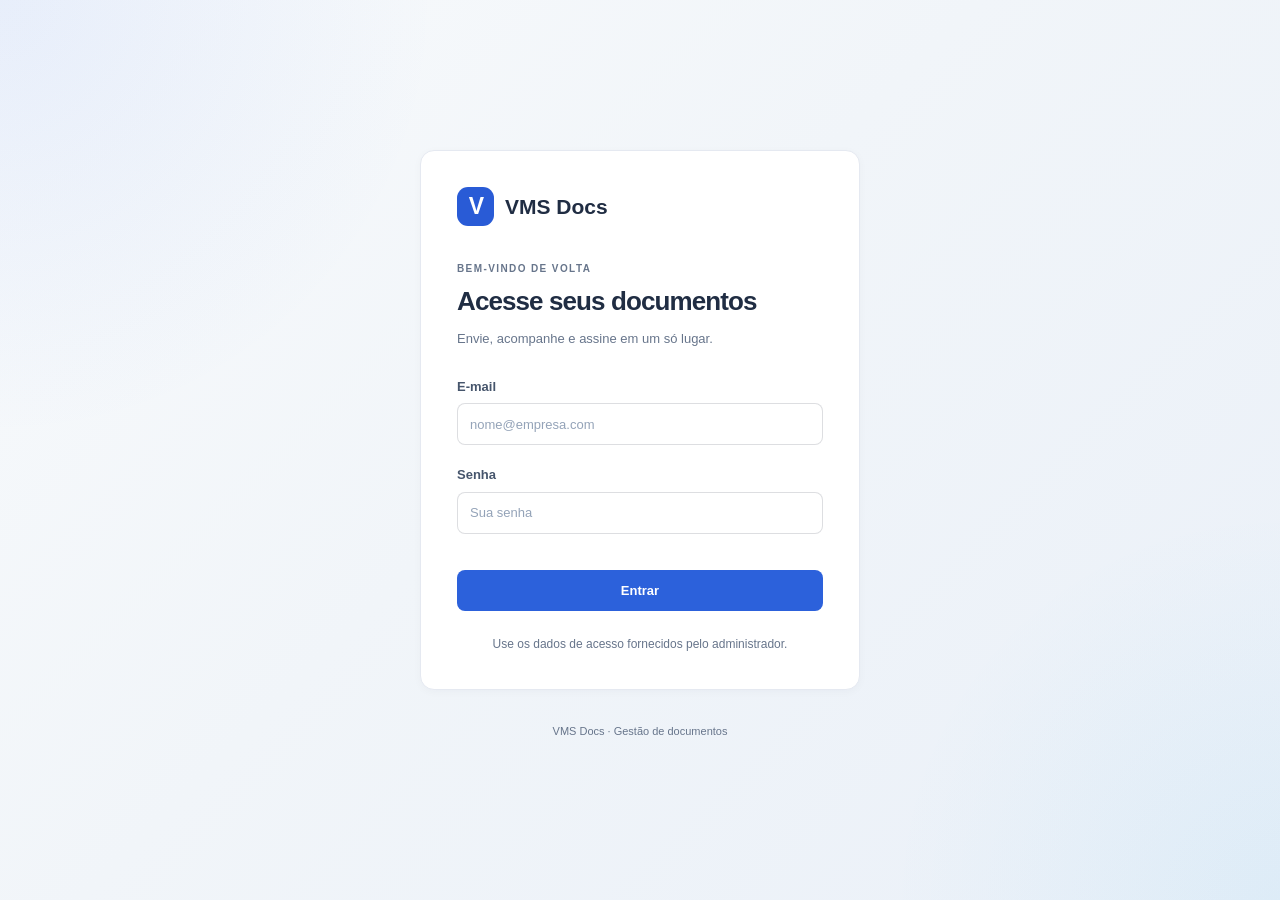
==== commit 7ffec92f: "#correção de usabilidade do sistema" ====
--- a/frontend/audit.html
+++ b/frontend/audit.html
@@ -1,530 +1,156 @@
 <!DOCTYPE html>
 <html lang="pt-BR">
-
-<head>
-
+  <head>
     <meta charset="UTF-8">
-
-    <meta
-            name="viewport"
-            content="width=device-width, initial-scale=1.0"
-    >
-
-    <title>
-        Auditoria - VMS Docs
-    </title>
-
-    <link
-            rel="stylesheet"
-            href="css/style.css"
-    >
-
-</head>
-
-
-<body onload="initAuditPage()">
-
-<div class="bg-grid"></div>
-
-
-<div class="layout">
-
-    <!-- =========================================
-         SIDEBAR
-    ========================================== -->
-
-    <aside class="sidebar glass-card">
-
-        <div class="sidebar-brand">
-
-            <div class="brand-badge small">
-                VMS
+    <meta name="viewport" content="width=device-width,initial-scale=1">
+    <meta name="color-scheme" content="light dark">
+    <title>Auditoria · VMS Docs</title>
+    <link rel="stylesheet" href="css/style.css">
+    <link rel="stylesheet" href="css/app.css">
+  </head>
+  <body class="workspace-page" onload="runPage('initAuditPage')">
+    <a class="skip-link" href="#mainContent">Ir para o conteúdo</a>
+    <div class="mobile-bar">
+      <a href="dashboard.html" class="mobile-brand">VMS Docs</a>
+      <button type="button" class="btn-secondary" id="navigationToggle" aria-expanded="false" aria-controls="appNavigation">Menu</button>
+    </div>
+    <div class="layout">
+      <aside class="sidebar glass-card" id="appNavigation" aria-label="Navegação principal">
+        <a class="sidebar-brand" href="dashboard.html">
+          <span class="brand-badge small">V</span>
+          <span>
+            <strong>VMS Docs</strong>
+            <small>Gestão de documentos</small>
+          </span>
+        </a>
+        <div class="sidebar-section">
+          <p class="sidebar-title">Área de trabalho</p>
+          <nav class="sidebar-nav">
+            <a href="dashboard.html">
+              <svg aria-hidden="true" width="20" height="20" viewBox="0 0 24 24" fill="none" stroke="currentColor" stroke-width="1.7" stroke-linecap="round" stroke-linejoin="round">
+                <path d="m3 10 9-7 9 7v10H3Z"/>
+                <path d="M9 20v-8h6v8"/>
+              </svg>
+              <span>Visão geral</span>
+            </a>
+            <a href="inbox.html">
+              <svg aria-hidden="true" width="20" height="20" viewBox="0 0 24 24" fill="none" stroke="currentColor" stroke-width="1.7" stroke-linecap="round" stroke-linejoin="round">
+                <path d="M4 4h16l2 12v4H2v-4Z"/>
+                <path d="M2 15h6l2 3h4l2-3h6M12 5v7m-3-3 3 3 3-3"/>
+              </svg>
+              <span>Recebidos</span>
+            </a>
+            <a href="dashboard.html#returnedDocuments">
+              <svg aria-hidden="true" width="20" height="20" viewBox="0 0 24 24" fill="none" stroke="currentColor" stroke-width="1.7" stroke-linecap="round" stroke-linejoin="round">
+                <path d="m5 12 4 4L19 6"/>
+              </svg>
+              <span>Devolvidos</span>
+            </a>
+            <a href="send.html">
+              <svg aria-hidden="true" width="20" height="20" viewBox="0 0 24 24" fill="none" stroke="currentColor" stroke-width="1.7" stroke-linecap="round" stroke-linejoin="round">
+                <path d="m22 2-7 20-4-9L2 9Z"/>
+                <path d="M22 2 11 13"/>
+              </svg>
+              <span>Enviar documento</span>
+            </a>
+            <a href="folders.html">
+              <svg aria-hidden="true" width="20" height="20" viewBox="0 0 24 24" fill="none" stroke="currentColor" stroke-width="1.7" stroke-linecap="round" stroke-linejoin="round">
+                <path d="M2 6h8l2 2h10v12H2Z"/>
+              </svg>
+              <span>Pastas</span>
+            </a>
+          </nav>
+        </div>
+        <div class="sidebar-section" data-admin-only>
+          <p class="sidebar-title">Administração</p>
+          <nav class="sidebar-nav">
+            <a href="categories.html">
+              <svg aria-hidden="true" width="20" height="20" viewBox="0 0 24 24" fill="none" stroke="currentColor" stroke-width="1.7" stroke-linecap="round" stroke-linejoin="round">
+                <rect x="3" y="3" width="7" height="7" rx="1"/>
+                <rect x="14" y="3" width="7" height="7" rx="1"/>
+                <rect x="3" y="14" width="7" height="7" rx="1"/>
+                <rect x="14" y="14" width="7" height="7" rx="1"/>
+              </svg>
+              <span>Categorias</span>
+            </a>
+            <a href="users.html">
+              <svg aria-hidden="true" width="20" height="20" viewBox="0 0 24 24" fill="none" stroke="currentColor" stroke-width="1.7" stroke-linecap="round" stroke-linejoin="round">
+                <circle cx="9" cy="8" r="3"/>
+                <path d="M2 21v-3a7 7 0 0 1 14 0v3M17 5a3 3 0 0 1 0 6m2 4a5 5 0 0 1 3 5"/>
+              </svg>
+              <span>Usuários</span>
+            </a>
+            <a href="audit.html" class="active" aria-current="page">
+              <svg aria-hidden="true" width="20" height="20" viewBox="0 0 24 24" fill="none" stroke="currentColor" stroke-width="1.7" stroke-linecap="round" stroke-linejoin="round">
+                <path d="M5 3h14v18H5Z M8 7h8M8 12h8M8 17h5"/>
+              </svg>
+              <span>Auditoria</span>
+            </a>
+          </nav>
+        </div>
+        <div class="sidebar-section account-section" style="margin-top: auto;">
+          <p id="accountName" class="account-name">Minha conta</p>
+          <nav class="sidebar-nav">
+            <a href="index.html" onclick="logout(); return false;">
+              <svg aria-hidden="true" width="20" height="20" viewBox="0 0 24 24" fill="none" stroke="currentColor" stroke-width="1.7" stroke-linecap="round" stroke-linejoin="round">
+                <path d="M9 3H3v18h6M9 12h13m-4-4 4 4-4 4"/>
+              </svg>
+              <span>Sair</span>
+            </a>
+          </nav>
+        </div>
+      </aside>
+      <main class="content" id="mainContent">
+        <header class="page-header">
+          <div>
+            <p class="eyebrow">ÁREA DE TRABALHO</p>
+            <h1>Auditoria</h1>
+            <p>Consulte o histórico de ações realizadas no sistema.</p>
+          </div>
+          <div class="header-actions">
+            <button type="button" class="btn-secondary" onclick="loadAudit()">Atualizar</button>
+          </div>
+        </header>
+        <section class="glass-card">
+          <div class="section-header">
+            <div>
+              <h2 class="section-title">Atividades recentes</h2>
+              <p class="section-description">Cada registro identifica a ação e o usuário responsável.</p>
             </div>
-
-            <div>
-
-                <h2>
-                    VMS Docs
-                </h2>
-
-                <p>
-                    Gestão de documentos
-                </p>
-
-            </div>
-
-        </div>
-
-
-        <!-- INÍCIO -->
-
-        <div class="sidebar-section">
-
-            <p class="sidebar-title">
-                Início
-            </p>
-
-            <nav class="sidebar-nav">
-
-                <a href="dashboard.html">
-                    Dashboard
-                </a>
-
-            </nav>
-
-        </div>
-
-
-        <!-- DOCUMENTOS -->
-
-        <div class="sidebar-section">
-
-            <p class="sidebar-title">
-                Documentos
-            </p>
-
-            <nav class="sidebar-nav">
-
-                <a href="dashboard.html">
-                    Meus Documentos
-                </a>
-
-                <a href="upload.html">
-                    Novo Documento
-                </a>
-
-                <a href="inbox.html">
-                    Recebidos
-                </a>
-
-                <a href="send.html">
-                    Enviar para Usuário
-                </a>
-
-                <a href="folders.html">
-                    Pastas
-                </a>
-
-            </nav>
-
-        </div>
-
-
-        <!-- ADMINISTRAÇÃO -->
-
-        <div
-                class="sidebar-section"
-                data-admin-only
-        >
-
-            <p class="sidebar-title">
-                Administração
-            </p>
-
-            <nav class="sidebar-nav">
-
-                <a href="categories.html">
-                    Categorias
-                </a>
-
-                <a href="users.html">
-                    Usuários
-                </a>
-
-                <a
-                        href="audit.html"
-                        class="active"
-                >
-                    Auditoria
-                </a>
-
-            </nav>
-
-        </div>
-
-
-        <!-- CONTA -->
-
-        <div
-                class="sidebar-section"
-                style="margin-top: auto;"
-        >
-
-            <p class="sidebar-title">
-                Conta
-            </p>
-
-            <nav class="sidebar-nav">
-
-                <a
-                        href="#"
-                        onclick="logout(); return false;"
-                >
-                    Sair
-                </a>
-
-            </nav>
-
-        </div>
-
-    </aside>
-
-
-    <!-- =========================================
-         CONTEÚDO
-    ========================================== -->
-
-    <main class="content">
-
-
-        <!-- CABEÇALHO -->
-
-        <section class="topbar glass-card">
-
-            <div>
-
-                <h1>
-                    Auditoria
-                </h1>
-
-                <p>
-                    Consulte o histórico de ações realizadas
-                    dentro do VMS Docs.
-                </p>
-
-            </div>
-
+          </div>
+          <div class="table-wrapper" id="auditTableWrapper">
+            <table class="modern-table" id="auditTable">
+              <thead>
+                <tr>
+                  <th scope="col">Ação</th>
+                  <th scope="col">Usuário</th>
+                  <th scope="col">Documento</th>
+                  <th scope="col">Data e hora</th>
+                </tr>
+              </thead>
+              <tbody>
+                <tr>
+                  <td colspan="4" class="loading-cell">Carregando…</td>
+                </tr>
+              </tbody>
+            </table>
+          </div>
+          <div class="empty-state" id="auditEmptyState" style="display:none">
+            <span class="empty-icon">
+              <svg aria-hidden="true" width="20" height="20" viewBox="0 0 24 24" fill="none" stroke="currentColor" stroke-width="1.7" stroke-linecap="round" stroke-linejoin="round">
+                <path d="M14 2H5v20h14V7Z"/>
+                <path d="M14 2v6h5M8 13h8M8 17h6"/>
+              </svg>
+            </span>
+            <h3>Nenhuma atividade registrada</h3>
+            <p>As próximas ações aparecerão nesta lista.</p>
+          </div>
         </section>
-
-
-        <!-- ORIENTAÇÃO -->
-
-        <section class="info-box">
-
-            <strong>
-                O que é a auditoria?
-            </strong>
-
-            <br><br>
-
-            A auditoria registra ações importantes realizadas
-            dentro do sistema.
-
-            <br><br>
-
-            Esses registros ajudam a identificar
-            quem realizou uma ação,
-            qual documento foi envolvido
-            e quando a operação aconteceu.
-
-        </section>
-
-
-        <!-- =========================================
-             EXPLICAÇÃO DOS REGISTROS
-        ========================================== -->
-
-        <section class="grid-3">
-
-
-            <div class="glass-card">
-
-                <div class="section-header">
-
-                    <div>
-
-                        <h2 class="section-title">
-                            Ação
-                        </h2>
-
-                        <p class="section-description">
-                            O que aconteceu.
-                        </p>
-
-                    </div>
-
-                </div>
-
-
-                <div class="info-box">
-
-                    Exemplos:
-
-                    <br><br>
-
-                    Documento enviado,
-                    documento visualizado,
-                    assinatura realizada
-                    ou documento devolvido.
-
-                </div>
-
-            </div>
-
-
-            <div class="glass-card">
-
-                <div class="section-header">
-
-                    <div>
-
-                        <h2 class="section-title">
-                            Usuário
-                        </h2>
-
-                        <p class="section-description">
-                            Quem realizou a ação.
-                        </p>
-
-                    </div>
-
-                </div>
-
-
-                <div class="info-box">
-
-                    O sistema registra o identificador
-                    do usuário responsável pela operação.
-
-                </div>
-
-            </div>
-
-
-            <div class="glass-card">
-
-                <div class="section-header">
-
-                    <div>
-
-                        <h2 class="section-title">
-                            Documento
-                        </h2>
-
-                        <p class="section-description">
-                            Qual arquivo foi afetado.
-                        </p>
-
-                    </div>
-
-                </div>
-
-
-                <div class="success-box">
-
-                    Quando a ação envolve um documento,
-                    o sistema registra seu identificador.
-
-                </div>
-
-            </div>
-
-
-        </section>
-
-
-        <!-- =========================================
-             REGISTROS
-        ========================================== -->
-
-        <section class="glass-card">
-
-            <div class="section-header">
-
-                <div>
-
-                    <h2 class="section-title">
-                        Histórico de Atividades
-                    </h2>
-
-                    <p class="section-description">
-                        Registros de ações realizadas
-                        no sistema.
-                    </p>
-
-                </div>
-
-            </div>
-
-
-            <div
-                    class="table-wrapper"
-                    id="auditTableWrapper"
-            >
-
-                <table
-                        class="modern-table"
-                        id="auditTable"
-                >
-
-                    <thead>
-
-                    <tr>
-
-                        <th>
-                            Ação
-                        </th>
-
-                        <th>
-                            Usuário
-                        </th>
-
-                        <th>
-                            Documento
-                        </th>
-
-                        <th>
-                            Data e hora
-                        </th>
-
-                    </tr>
-
-                    </thead>
-
-
-                    <tbody>
-
-                    <!-- preenchido pelo api.js -->
-
-                    </tbody>
-
-                </table>
-
-            </div>
-
-
-            <!-- ESTADO VAZIO -->
-
-            <div
-                    id="auditEmptyState"
-                    class="empty-state"
-                    style="
-                        display: none;
-                        margin-top: 20px;
-                    "
-            >
-
-                <div class="empty-state-icon">
-                    🕘
-                </div>
-
-                <h3>
-                    Nenhum registro de auditoria
-                </h3>
-
-                <p>
-                    Quando ações forem realizadas no sistema,
-                    elas aparecerão nesta área.
-                </p>
-
-            </div>
-
-        </section>
-
-
-        <!-- =========================================
-             TIPOS DE EVENTOS
-        ========================================== -->
-
-        <section class="glass-card">
-
-            <div class="section-header">
-
-                <div>
-
-                    <h2 class="section-title">
-                        Exemplos de eventos registrados
-                    </h2>
-
-                    <p class="section-description">
-                        Algumas ações que podem aparecer
-                        no histórico.
-                    </p>
-
-                </div>
-
-            </div>
-
-
-            <div class="grid-3">
-
-
-                <div class="info-box">
-
-                    <strong>
-                        Documento enviado
-                    </strong>
-
-                    <br><br>
-
-                    Um usuário encaminhou
-                    um documento para outra pessoa.
-
-                </div>
-
-
-                <div class="info-box">
-
-                    <strong>
-                        Documento visualizado
-                    </strong>
-
-                    <br><br>
-
-                    O destinatário abriu
-                    um documento recebido.
-
-                </div>
-
-
-                <div class="success-box">
-
-                    <strong>
-                        Documento assinado
-                    </strong>
-
-                    <br><br>
-
-                    Uma assinatura foi aplicada
-                    ao documento.
-
-                </div>
-
-
-            </div>
-
-        </section>
-
-
-        <!-- =========================================
-             OBSERVAÇÃO
-        ========================================== -->
-
-        <section class="warning-box">
-
-            <strong>
-                Importante
-            </strong>
-
-            <br><br>
-
-            Os registros de auditoria servem para
-            rastrear as principais operações do sistema.
-
-            Evite alterar ou excluir esses registros
-            sem necessidade administrativa.
-
-        </section>
-
-
-    </main>
-
-</div>
-
-
-<script src="js/api.js"></script>
-
-
-</body>
-
-</html>+      </main>
+    </div>
+    <div id="appToast" class="app-toast" role="status" aria-live="polite" hidden>
+    </div>
+    <script src="js/api.js"></script>
+    <script src="js/ui.js"></script>
+  </body>
+</html>
--- a/frontend/css/app.css
+++ b/frontend/css/app.css
@@ -0,0 +1,182 @@
+/* Shared application layout. Existing theme preference is preserved. */
+:root { --radius-sm:8px; --radius-md:10px; --radius-lg:14px; --shadow:0 2px 8px rgba(0,0,0,.06); }
+html[data-theme="light"] { --bg-main:#f5f7fb; --card-bg:#fff; --border:#e5e9f1; --text-primary:#202d43; --text-secondary:#46556c; --text-muted:#67758b; --primary:#295bd6; --primary-soft:#edf2ff; --shadow:0 2px 8px rgba(30,45,75,.03); }
+[hidden] { display:none !important; }
+body.workspace-page,body.auth-page { background:var(--bg-main); font-size:14px; line-height:1.5; }
+button,a,input,select,textarea { -webkit-tap-highlight-color:transparent; }
+button,a { touch-action:manipulation; }
+button { cursor:pointer; }
+button:disabled { cursor:not-allowed; opacity:.5; }
+a:focus-visible,button:focus-visible { outline:3px solid var(--primary); outline-offset:4px; }
+.workspace-page .layout { display:grid; grid-template-columns:236px minmax(0,1fr); padding:0; gap:0; min-height:100vh; }
+.glass-card { background:var(--card-bg); backdrop-filter:none; border:1px solid var(--border); border-radius:14px; box-shadow:var(--shadow); padding:24px; }
+.workspace-page .sidebar { top:0; min-height:100dvh; max-height:100dvh; overflow-y:auto; border-radius:0; border-width:0 1px 0 0; padding:30px 16px 18px; gap:26px; box-shadow:none; z-index:20; }
+.sidebar-brand { text-decoration:none; padding:0 8px 25px; gap:11px; }
+.sidebar-brand strong { display:block; font-size:19px; letter-spacing:-.5px; }
+.sidebar-brand small { display:block; color:var(--text-muted); font-size:11px; margin-top:2px; }
+.brand-badge.small { border-radius:11px; width:37px; height:39px; font-size:23px; letter-spacing:-2px; color:#fff; background:#295bd6; box-shadow:none; }
+.sidebar-title { font-size:10px; letter-spacing:.12em; font-weight:600; color:var(--text-muted); padding:0 12px; margin-bottom:10px; }
+.sidebar-nav { gap:4px; }
+.sidebar-nav a,html[data-theme="light"] .sidebar-nav a { gap:11px; color:var(--text-secondary); min-height:43px; padding:10px 12px; border:0; border-radius:8px; font-size:13px; font-weight:500; }
+.sidebar-nav a svg { flex-shrink:0; opacity:.8; }
+.sidebar-nav a:hover { background:var(--card-bg-soft); color:var(--text-primary); }
+.sidebar-nav a.active,html[data-theme="light"] .sidebar-nav a.active { color:var(--primary); background:var(--primary-soft); font-weight:650; box-shadow:none; }
+.account-name { margin:0 12px 7px; font-weight:600; font-size:12px; overflow-wrap:anywhere; }
+.sidebar-theme-section { padding:0 10px; }
+.sidebar-theme-box { padding:5px 0; background:transparent; border:0; }
+.sidebar-theme-section .sidebar-title { padding:0; }
+.workspace-page .content { width:100%; max-width:1500px; min-width:0; padding:40px 44px 64px; margin:0 auto; display:flex; flex-direction:column; gap:25px; }
+.page-header { display:flex; align-items:center; justify-content:space-between; gap:24px; padding:0 0 6px; }
+.eyebrow { margin:0 0 9px; font-size:10px; font-weight:700; color:var(--text-muted); letter-spacing:.14em; }
+.page-header h1,.auth-card h1 { font-size:29px; font-weight:700; letter-spacing:-.9px; line-height:1.25; margin:0; }
+.page-header p:not(.eyebrow) { color:var(--text-muted); margin:9px 0 0; max-width:640px; }
+.header-actions { flex-shrink:0; display:flex; gap:10px; }
+.btn-primary,.btn-secondary,.btn-text { display:inline-flex; align-items:center; justify-content:center; gap:8px; font-size:13px; font-weight:600; padding:10px 15px; min-height:41px; border-radius:8px; text-decoration:none; white-space:normal; transition:background .15s,color .15s; }
+.btn-primary { background:var(--primary); color:#fff; box-shadow:none; border:1px solid transparent; }
+.btn-primary:hover { background:var(--primary-hover); transform:none; box-shadow:none; }
+.btn-secondary,html[data-theme="light"] .btn-secondary { color:var(--text-secondary); background:var(--card-bg); border:1px solid var(--border); box-shadow:none; }
+.btn-secondary:hover { color:var(--text-primary); background:var(--card-bg-soft); transform:none; }
+.btn-text { color:var(--text-muted); border:1px solid transparent; background:transparent; }
+.btn-text:hover { color:var(--primary); background:var(--primary-soft); }
+.small-btn { font-size:12px; padding:7px 10px; min-height:34px; }
+.action-row { gap:8px; display:flex; flex-wrap:wrap; align-items:center; }
+.overview-grid { display:grid; grid-template-columns:repeat(3,minmax(0,1fr)); gap:18px; }
+.summary-card { text-decoration:none; border:1px solid var(--border); background:var(--card-bg); padding:22px 24px; border-radius:12px; display:flex; flex-direction:column; gap:8px; }
+.summary-card:hover { border-color:var(--primary); }
+.summary-card>span { display:flex; align-items:center; gap:8px; font-weight:550; color:var(--text-secondary); font-size:13px; }
+.summary-card svg { color:var(--primary); width:18px; }
+.summary-card strong { font-size:32px; letter-spacing:-1px; line-height:1.4; }
+.summary-card small { font-size:12px; color:var(--text-muted); }
+.workspace-card { padding:0; overflow:hidden; }
+.workspace-card>[data-dashboard-panel] { padding:24px; }
+.workspace-card>.section-header { padding:24px 24px 0; }
+.workspace-card>.table-wrapper { padding:0 24px 16px; }
+.document-tabs { display:flex; gap:26px; border-bottom:1px solid var(--border); padding:0 24px; }
+.document-tabs a { display:block; padding:18px 2px 14px; border-bottom:2px solid transparent; color:var(--text-muted); text-decoration:none; font-weight:600; }
+.document-tabs a.active { color:var(--primary); border-bottom-color:var(--primary); }
+.section-header { display:flex; align-items:center; justify-content:space-between; gap:18px; margin-bottom:20px; }
+.section-title { font-size:17px; letter-spacing:-.3px; font-weight:650; margin:0 0 7px; }
+.section-description { font-size:13px; line-height:1.6; margin:0; color:var(--text-muted); }
+.glass-card>h2 { margin-bottom:24px; }
+.filter-bar { display:flex; gap:10px; align-items:center; flex-wrap:wrap; margin:0 0 22px; }
+.search-field { flex:1; min-width:190px; }
+.filter-bar select { width:210px; }
+input,select,textarea { border-radius:8px; font-size:13px; padding:11px 12px; min-height:42px; }
+textarea { min-height:90px; }
+label { font-size:13px; margin-bottom:7px; }
+.required { color:var(--primary); }
+.optional { font-weight:400; color:var(--text-muted); font-size:11px; margin-left:5px; }
+input[type="checkbox"] { width:18px; height:18px; min-height:0; flex-shrink:0; accent-color:var(--primary); padding:0; }
+.form-group { margin:0 0 20px; }
+.form-card { width:100%; max-width:780px; }
+.form-group:last-child { margin-bottom:0; }
+.grid-2 { display:grid; grid-template-columns:repeat(2,minmax(0,1fr)); gap:22px; }
+.field-hint { font-size:12px; color:var(--text-muted); margin:8px 0 0; line-height:1.6; }
+.inline-link { display:inline-block; color:var(--primary); text-decoration:none; font-size:12px; margin-top:8px; }
+.inline-link:hover,.page-note a:hover { text-decoration:underline; }
+.form-footer { display:flex; flex-wrap:wrap; justify-content:space-between; gap:18px; align-items:center; border-top:1px solid var(--border); padding-top:21px; margin-top:24px; }
+.form-footer .field-hint { margin:0; flex:1; min-width:180px; }
+.form-message { min-height:0; margin:14px 0 0; color:var(--text-secondary); font-size:13px; overflow-wrap:anywhere; }
+.form-message:empty { display:none; }
+.form-message:not(:empty) { padding:12px 14px; border-radius:8px; background:var(--primary-soft); }
+.form-message[data-kind="error"] { background:var(--danger-soft); color:var(--danger); }
+.form-message[data-kind="success"] { background:var(--success-soft); color:var(--success); }
+.compose-card { max-width:100%; }
+.subtle-badge { padding:4px 9px; border:1px solid var(--border); border-radius:6px; font-size:11px; color:var(--text-muted); }
+.send-options { border-top:1px solid var(--border); padding-top:20px; display:flex; align-items:center; justify-content:space-between; gap:20px; }
+.checkbox-row { display:flex; align-items:center; gap:12px; margin:0; cursor:pointer; }
+.checkbox-row strong { font-size:13px; font-weight:600; display:block; }
+.checkbox-row small { display:block; color:var(--text-muted); font-weight:400; margin-top:3px; font-size:12px; }
+.signature-summary { background:var(--success-soft); color:var(--success); border-radius:8px; margin-top:16px; padding:12px 14px; font-size:13px; }
+.page-note { color:var(--text-muted); font-size:12px; margin:0; }
+.page-note a { color:var(--primary); text-decoration:none; }
+.table-wrapper { overflow-x:auto; border:0; border-radius:0; }
+.modern-table { width:100%; border-collapse:collapse; font-size:13px; }
+.modern-table th { font-size:10px; text-transform:uppercase; letter-spacing:.07em; font-weight:650; color:var(--text-muted); background:var(--card-bg-soft); padding:13px 14px; border-bottom:1px solid var(--border); white-space:nowrap; }
+.modern-table td { padding:17px 14px; border-bottom:1px solid var(--border); color:var(--text-secondary); vertical-align:middle; overflow-wrap:anywhere; max-width:340px; }
+.modern-table tbody tr:last-child td { border-bottom:0; }
+.modern-table tbody tr:hover { background:var(--card-bg-soft); }
+.table-title { font-size:13px; font-weight:600; color:var(--text-primary); }
+.status-badge { border:0; border-radius:6px; font-size:11px; padding:5px 8px; font-weight:550; white-space:nowrap; }
+.status-sent { color:var(--primary); background:var(--primary-soft); }
+.empty-state { padding:44px 20px; text-align:center; }
+.empty-icon { display:inline-flex; color:var(--text-muted); border:1px solid var(--border); padding:12px; border-radius:12px; margin-bottom:15px; }
+.empty-state h3 { font-size:16px; margin:0 0 8px; }
+.empty-state p { color:var(--text-muted); font-size:13px; margin:0; }
+.list-feedback { font-size:12px; color:var(--text-muted); margin:0 0 16px; overflow-wrap:anywhere; }
+.loading-cell { color:var(--text-muted); text-align:center; }
+.compact-filter { display:flex; align-items:center; gap:10px; }
+.compact-filter label { margin:0; white-space:nowrap; color:var(--text-muted); font-size:12px; }
+.compact-filter select { width:auto; max-width:240px; }
+.viewer-card { padding:0; overflow:hidden; scroll-margin-top:20px; }
+.viewer-toolbar { margin:0; padding:18px 24px; display:flex; align-items:center; justify-content:space-between; gap:16px; border-bottom:1px solid var(--border); }
+.viewer-toolbar h2 { margin-bottom:4px; }
+.pdf-container { background:var(--bg-secondary); padding:24px; max-height:75vh; min-height:160px; overflow:auto; display:flex; flex-direction:column; align-items:center; gap:22px; }
+.pdf-page-wrapper { box-shadow:0 3px 15px rgba(0,0,0,.12); }
+.pdf-page-canvas { border-radius:2px; height:auto; }
+.signature-preview { font-size:10px; min-height:60px; width:210px; border-radius:3px; }
+.management-grid { display:grid; grid-template-columns:minmax(280px,350px) minmax(0,1fr); gap:24px; align-items:start; }
+.management-grid>.glass-card { min-width:0; }
+.folder-grid { display:grid; grid-template-columns:repeat(auto-fill,minmax(210px,1fr)); gap:16px; margin-top:20px; }
+.folder-card { padding:20px; border-radius:10px; box-shadow:none; background:var(--card-bg-soft); }
+.folder-card h4 { margin:10px 0 5px; font-size:15px; }
+.folder-card p { font-size:12px; color:var(--text-muted); }
+.folder-icon { font-size:24px; }
+.file-field { padding:20px; border:1px dashed var(--border-strong); border-radius:10px; background:var(--card-bg-soft); }
+.file-field input { border:0; padding:5px 0; background:transparent; }
+input::file-selector-button { background:var(--primary-soft); color:var(--primary); border:1px solid var(--border); border-radius:6px; padding:9px 13px; margin-right:14px; cursor:pointer; }
+.selected-file { margin-top:14px; font-size:12px; overflow-wrap:anywhere; }
+.selected-file span { margin-left:12px; color:var(--text-muted); }
+.success-actions { display:flex; flex-wrap:wrap; gap:10px; margin-top:18px; }
+.app-toast { position:fixed; bottom:25px; left:50%; transform:translateX(-50%); padding:14px 22px; max-width:min(600px,90vw); border-radius:10px; border:1px solid var(--border); box-shadow:0 8px 35px #0003; background:var(--card-bg); color:var(--text-primary); z-index:80; }
+.app-toast[data-kind="success"] { border-left:4px solid var(--success); }
+.sr-only { position:absolute; width:1px; height:1px; overflow:hidden; clip-path:inset(50%); white-space:nowrap; }
+.skip-link { position:fixed; top:-60px; left:20px; z-index:100; padding:10px 20px; background:var(--primary); color:#fff; }
+.skip-link:focus { top:12px; }
+.mobile-bar { display:none; }
+.auth-layout { min-height:100dvh; display:flex; flex-direction:column; align-items:center; justify-content:center; padding:40px 20px; gap:22px; }
+.auth-page .auth-card { max-width:440px; width:100%; padding:36px; }
+.auth-brand { display:flex; align-items:center; gap:11px; font-size:21px; font-weight:700; text-decoration:none; margin-bottom:35px; }
+.auth-card h1 { font-size:26px; }
+.auth-description { margin:12px 0 28px; color:var(--text-muted); font-size:13px; }
+.auth-card .full { width:100%; margin-top:16px; }
+.auth-footnote { margin:24px 0 0; color:var(--text-muted); font-size:12px; text-align:center; }
+.auth-caption { font-size:11px; color:var(--text-muted); }
+.auth-back { display:block; text-align:center; margin-top:22px; color:var(--primary); text-decoration:none; font-size:13px; }
+@media(min-width:1600px) { .workspace-page .content { padding-left:56px; padding-right:56px; } }
+@media(max-width:1150px) { .workspace-page .layout { grid-template-columns:212px minmax(0,1fr); } .workspace-page .content { padding:30px 26px 50px; } .management-grid { grid-template-columns:1fr; } .overview-grid { gap:12px; } .summary-card { padding:18px; } }
+@media(max-width:760px) {
+ .workspace-page .layout { display:block; } .workspace-page .content { padding:24px 16px 40px; gap:20px; }
+ .mobile-bar { display:flex; height:61px; position:sticky; top:0; align-items:center; justify-content:space-between; padding:10px 16px; background:var(--card-bg); border-bottom:1px solid var(--border); z-index:40; }
+ .mobile-brand { text-decoration:none; font-weight:700; font-size:18px; }
+ .workspace-page .sidebar { display:none; position:fixed; top:61px; left:0; width:min(290px,86vw); min-height:calc(100dvh - 61px); max-height:calc(100dvh - 61px); box-shadow:16px 0 30px #0002; }
+ .workspace-page.navigation-open .sidebar { display:flex; }
+ .page-header { align-items:flex-start; flex-wrap:wrap; gap:16px; } .page-header h1 { font-size:25px; }
+ .page-header p:not(.eyebrow) { font-size:13px; } .overview-grid { grid-template-columns:1fr; gap:10px; }
+ .summary-card { display:grid; grid-template-columns:1fr auto; gap:3px 15px; padding:16px 18px; } .summary-card strong { grid-column:2; grid-row:1/3; font-size:27px; align-self:center; }
+ .summary-card small { font-size:11px; } .glass-card { padding:20px; }
+ .workspace-card { padding:0; } .workspace-card>[data-dashboard-panel] { padding:18px; }
+ .workspace-card>.section-header { padding:18px 18px 0; } .workspace-card>.table-wrapper { padding:0 18px 12px; }
+ .grid-2 { grid-template-columns:1fr; gap:0; } .section-header,.send-options { flex-wrap:wrap; }
+ .filter-bar select { flex:1; min-width:150px; } .search-field { flex-basis:100%; }
+ .form-footer { align-items:stretch; } .form-footer>.action-row { justify-content:flex-end; flex:1; }
+ .viewer-toolbar { flex-wrap:wrap; padding:16px; } .viewer-toolbar .action-row { width:100%; justify-content:flex-end; }
+ .pdf-container { padding:12px; max-height:65vh; } .viewer-card { padding:0; }
+ .document-tabs { padding:0 18px; gap:22px; } .compact-filter { flex-wrap:wrap; }
+ .auth-page .auth-card { padding:28px 24px; } .auth-layout { padding:25px 16px; }
+}
+@media(prefers-reduced-motion:reduce) { html { scroll-behavior:auto; } *,*::before,*::after { transition:none!important; animation:none!important; } }
+
+/* Keep key actions within reach while reviewing long PDFs. */
+.viewer-card { overflow:clip; }
+.viewer-toolbar { position:sticky; top:0; z-index:5; background:var(--card-bg); }
+html[data-theme="light"] .status-returned { color:#7931b3; background:#f3eafa; }
+html[data-theme="light"] .status-read { color:#176d49; background:#e9f6ef; }
+html[data-theme="light"] .status-signed { color:#176d49; background:#e9f6ef; }
+.folder-card:focus-visible { outline:3px solid var(--primary); outline-offset:3px; }
+.auth-page .success { color:var(--success); margin:12px 0; }
+.auth-page .error { color:var(--danger); margin:12px 0; }
+@media(max-width:760px) { .viewer-toolbar { top:61px; } }
+
+html[data-theme="light"] { color-scheme:light; }
+html[data-theme="dark"] { color-scheme:dark; }
